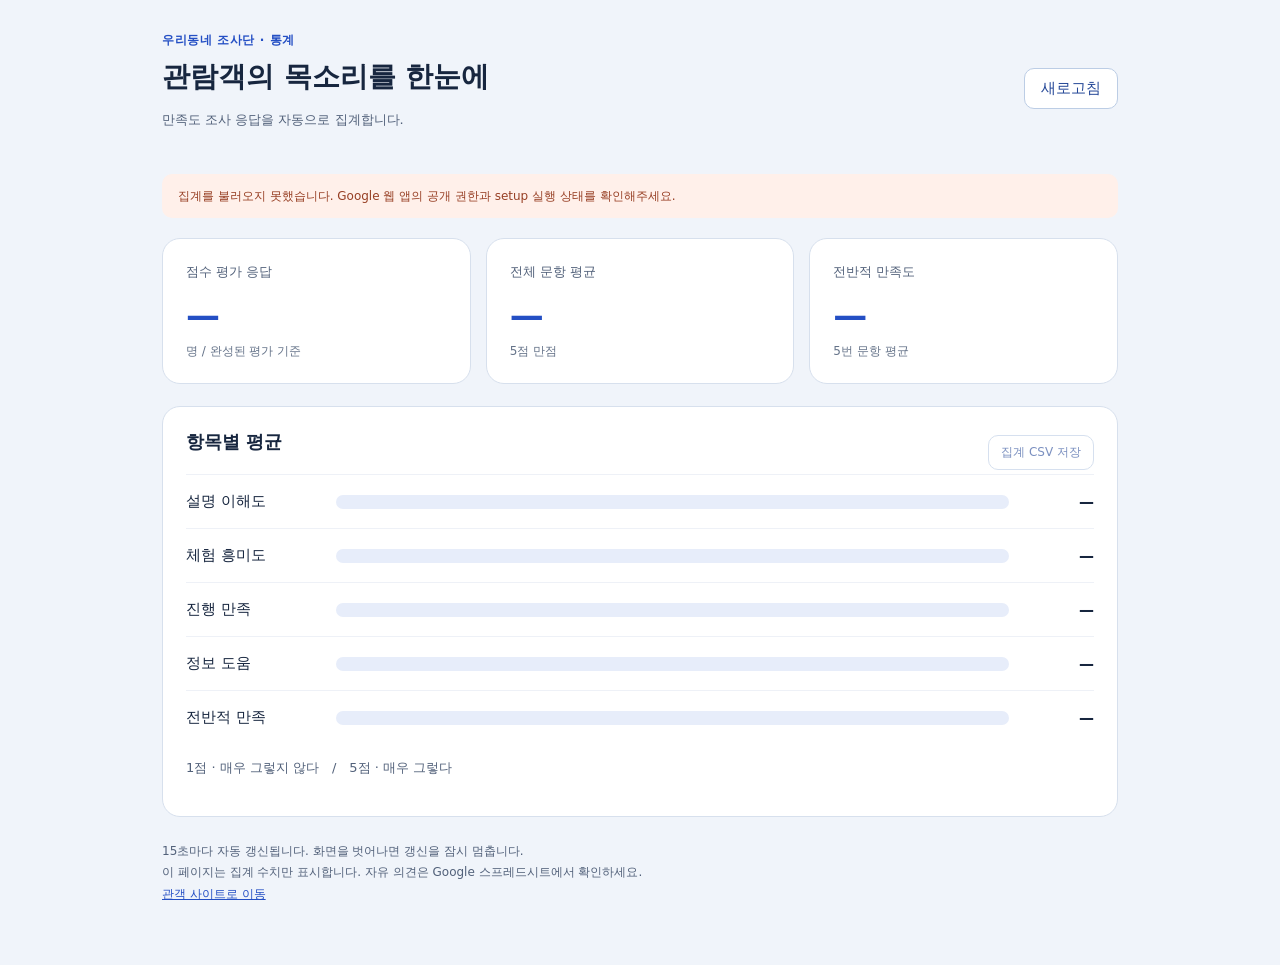
==== stats.html @ 35dbc2f4 "Add separate satisfaction statistics dashboard" ====
<!doctype html><html lang="ko"><head><meta charset="utf-8"><meta name="viewport" content="width=device-width,initial-scale=1"><title>우리동네 조사단 · 만족도 통계</title><style>
*{box-sizing:border-box}body{margin:0;background:#f0f4fa;color:#17263f;font:15px system-ui,-apple-system,sans-serif}.wrap{max-width:1000px;margin:auto;padding:32px 22px 60px}header{display:flex;justify-content:space-between;gap:20px;align-items:center;margin-bottom:30px}.eyebrow{color:#244fc4;font-size:12px;font-weight:700;letter-spacing:.05em}h1{font-size:28px;margin:9px 0}p{line-height:1.7;color:#52617a;font-size:13px}button,a{font:inherit}button{border:1px solid #bccde5;border-radius:10px;background:#fff;color:#244797;padding:10px 16px;cursor:pointer}button:disabled{opacity:.6;cursor:wait}.cards{display:grid;grid-template-columns:repeat(3,1fr);gap:15px}.card,.panel{background:#fff;border:1px solid #d7e0ed;border-radius:18px;padding:23px}.card span{font-size:13px;color:#52617a}.card strong{display:block;font-size:34px;color:#244fc4;margin-top:14px}.card small{font-size:12px;color:#657389;display:block;margin-top:8px}.panel{margin-top:22px}h2{font-size:18px;margin:0 0 20px}.row{display:grid;grid-template-columns:130px 1fr 65px;gap:20px;align-items:center;padding:17px 0;border-top:1px solid #eef1f7}.track{height:14px;background:#e7edfa;border-radius:20px;overflow:hidden}.fill{height:100%;background:#244fc4;border-radius:20px;transition:width .3s}.score{font-weight:700;text-align:right}.status{padding:12px 16px;border-radius:10px;background:#e5edfb;color:#36558c;line-height:1.7;font-size:12px;margin-bottom:20px}.status.error{background:#fff0ea;color:#973f24}.head-row{display:flex;align-items:center;justify-content:space-between;gap:12px}.head-row button{font-size:12px;padding:8px 12px}footer{margin-top:24px;color:#52617a;font-size:12px;line-height:1.8}a{color:#244fc4}.dist-row{display:grid;grid-template-columns:100px repeat(5,1fr);gap:8px;font-size:12px;padding:10px 0}.dist-row span{text-align:center;background:#edf3ff;border-radius:6px;padding:6px}.dist-row span:first-child{text-align:left;background:none}button:focus-visible,a:focus-visible{outline:3px solid #c88926;outline-offset:3px}@media(max-width:600px){.wrap{padding:24px 16px}h1{font-size:23px}header{align-items:flex-start;gap:10px}header button{font-size:12px;white-space:nowrap}.cards{gap:8px}.card{padding:16px 10px}.card strong{font-size:25px}.card span{font-size:11px}.panel{padding:20px 16px}.row{grid-template-columns:95px 1fr 53px;gap:10px;font-size:13px}.dist-row{grid-template-columns:80px repeat(5,1fr);gap:3px;font-size:10px}}@media(prefers-reduced-motion:reduce){.fill{transition:none}}
</style></head><body><main class="wrap"><header><div><div class="eyebrow">우리동네 조사단 · 통계</div><h1>관람객의 목소리를 한눈에</h1><p>만족도 조사 응답을 자동으로 집계합니다.</p></div><button id="refresh">새로고침</button></header><div id="status" class="status" role="status" aria-live="polite">집계를 불러오는 중입니다…</div><section class="cards" aria-label="요약"><div class="card"><span>점수 평가 응답</span><strong id="count">—</strong><small>명 / 완성된 평가 기준</small></div><div class="card"><span>전체 문항 평균</span><strong id="average">—</strong><small>5점 만점</small></div><div class="card"><span>전반적 만족도</span><strong id="satisfaction">—</strong><small>5번 문항 평균</small></div></section><section class="panel"><div class="head-row"><h2>항목별 평균</h2><button id="export" disabled>집계 CSV 저장</button></div><div id="chart"></div><p>1점 · 매우 그렇지 않다　/　5점 · 매우 그렇다</p></section><section class="panel" id="distribution" hidden><h2>점수별 응답 분포</h2><div id="distribution-chart"></div></section><footer>15초마다 자동 갱신됩니다. 화면을 벗어나면 갱신을 잠시 멈춥니다.<br>이 페이지는 집계 수치만 표시합니다. 자유 의견은 Google 스프레드시트에서 확인하세요.<br><a href="./index.html">관객 사이트로 이동</a></footer></main><script src="./assets/survey-config.js"></script><script src="./assets/stats.js"></script></body></html>
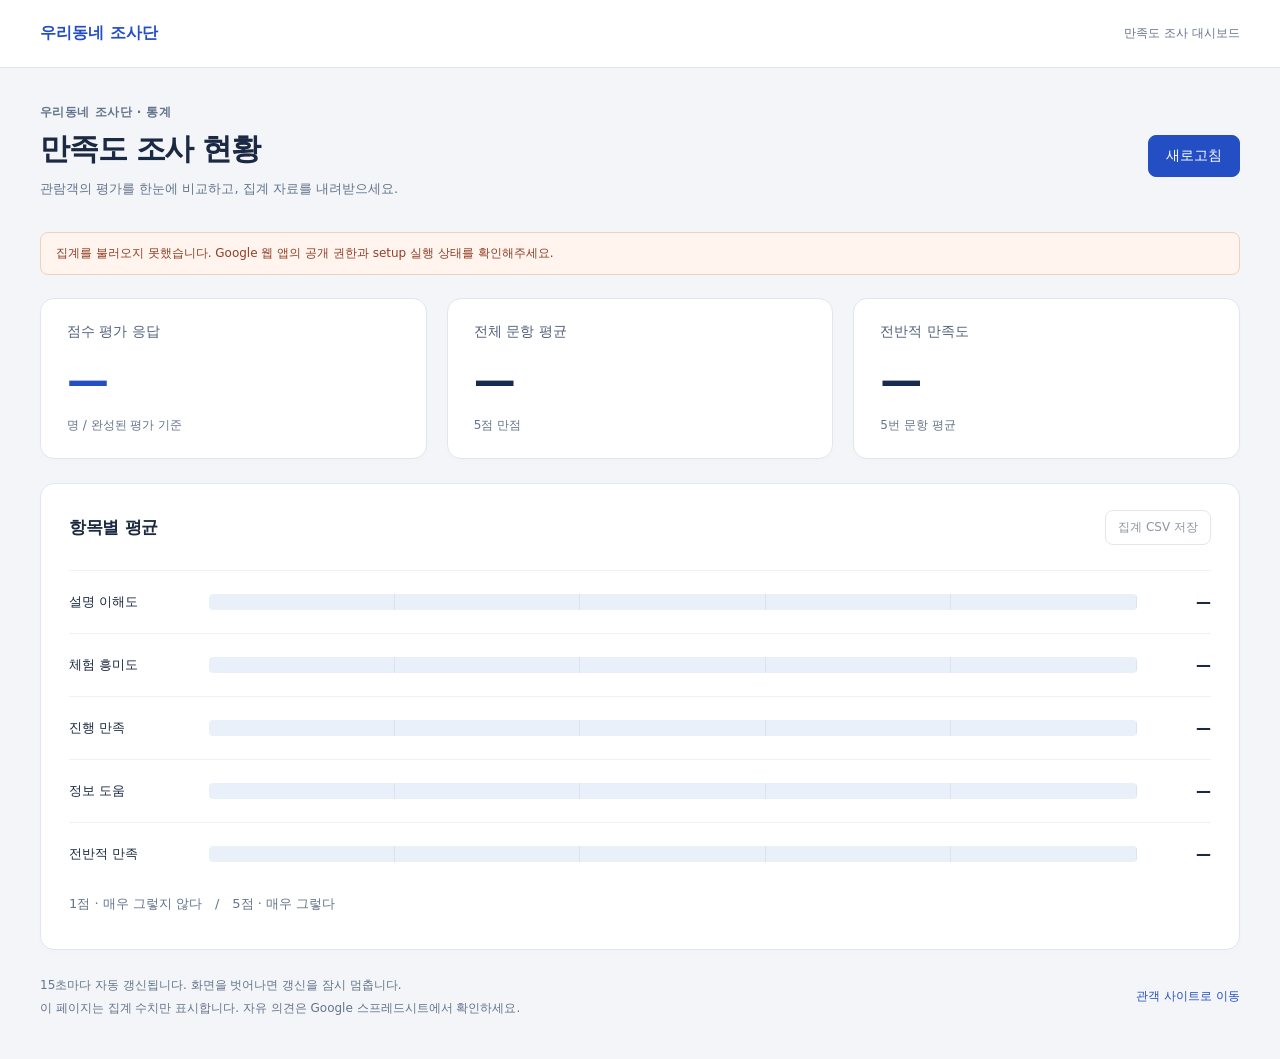
==== commit e735a02a: "Optimize statistics dashboard for desktop screens" ====
--- a/stats.html
+++ b/stats.html
@@ -1,3 +1,3 @@
 <!doctype html><html lang="ko"><head><meta charset="utf-8"><meta name="viewport" content="width=device-width,initial-scale=1"><title>우리동네 조사단 · 만족도 통계</title><style>
-*{box-sizing:border-box}body{margin:0;background:#f0f4fa;color:#17263f;font:15px system-ui,-apple-system,sans-serif}.wrap{max-width:1000px;margin:auto;padding:32px 22px 60px}header{display:flex;justify-content:space-between;gap:20px;align-items:center;margin-bottom:30px}.eyebrow{color:#244fc4;font-size:12px;font-weight:700;letter-spacing:.05em}h1{font-size:28px;margin:9px 0}p{line-height:1.7;color:#52617a;font-size:13px}button,a{font:inherit}button{border:1px solid #bccde5;border-radius:10px;background:#fff;color:#244797;padding:10px 16px;cursor:pointer}button:disabled{opacity:.6;cursor:wait}.cards{display:grid;grid-template-columns:repeat(3,1fr);gap:15px}.card,.panel{background:#fff;border:1px solid #d7e0ed;border-radius:18px;padding:23px}.card span{font-size:13px;color:#52617a}.card strong{display:block;font-size:34px;color:#244fc4;margin-top:14px}.card small{font-size:12px;color:#657389;display:block;margin-top:8px}.panel{margin-top:22px}h2{font-size:18px;margin:0 0 20px}.row{display:grid;grid-template-columns:130px 1fr 65px;gap:20px;align-items:center;padding:17px 0;border-top:1px solid #eef1f7}.track{height:14px;background:#e7edfa;border-radius:20px;overflow:hidden}.fill{height:100%;background:#244fc4;border-radius:20px;transition:width .3s}.score{font-weight:700;text-align:right}.status{padding:12px 16px;border-radius:10px;background:#e5edfb;color:#36558c;line-height:1.7;font-size:12px;margin-bottom:20px}.status.error{background:#fff0ea;color:#973f24}.head-row{display:flex;align-items:center;justify-content:space-between;gap:12px}.head-row button{font-size:12px;padding:8px 12px}footer{margin-top:24px;color:#52617a;font-size:12px;line-height:1.8}a{color:#244fc4}.dist-row{display:grid;grid-template-columns:100px repeat(5,1fr);gap:8px;font-size:12px;padding:10px 0}.dist-row span{text-align:center;background:#edf3ff;border-radius:6px;padding:6px}.dist-row span:first-child{text-align:left;background:none}button:focus-visible,a:focus-visible{outline:3px solid #c88926;outline-offset:3px}@media(max-width:600px){.wrap{padding:24px 16px}h1{font-size:23px}header{align-items:flex-start;gap:10px}header button{font-size:12px;white-space:nowrap}.cards{gap:8px}.card{padding:16px 10px}.card strong{font-size:25px}.card span{font-size:11px}.panel{padding:20px 16px}.row{grid-template-columns:95px 1fr 53px;gap:10px;font-size:13px}.dist-row{grid-template-columns:80px repeat(5,1fr);gap:3px;font-size:10px}}@media(prefers-reduced-motion:reduce){.fill{transition:none}}
-</style></head><body><main class="wrap"><header><div><div class="eyebrow">우리동네 조사단 · 통계</div><h1>관람객의 목소리를 한눈에</h1><p>만족도 조사 응답을 자동으로 집계합니다.</p></div><button id="refresh">새로고침</button></header><div id="status" class="status" role="status" aria-live="polite">집계를 불러오는 중입니다…</div><section class="cards" aria-label="요약"><div class="card"><span>점수 평가 응답</span><strong id="count">—</strong><small>명 / 완성된 평가 기준</small></div><div class="card"><span>전체 문항 평균</span><strong id="average">—</strong><small>5점 만점</small></div><div class="card"><span>전반적 만족도</span><strong id="satisfaction">—</strong><small>5번 문항 평균</small></div></section><section class="panel"><div class="head-row"><h2>항목별 평균</h2><button id="export" disabled>집계 CSV 저장</button></div><div id="chart"></div><p>1점 · 매우 그렇지 않다　/　5점 · 매우 그렇다</p></section><section class="panel" id="distribution" hidden><h2>점수별 응답 분포</h2><div id="distribution-chart"></div></section><footer>15초마다 자동 갱신됩니다. 화면을 벗어나면 갱신을 잠시 멈춥니다.<br>이 페이지는 집계 수치만 표시합니다. 자유 의견은 Google 스프레드시트에서 확인하세요.<br><a href="./index.html">관객 사이트로 이동</a></footer></main><script src="./assets/survey-config.js"></script><script src="./assets/stats.js"></script></body></html>
+*{box-sizing:border-box}body{margin:0;background:#f3f5f9;color:#1b2942;font:14px system-ui,-apple-system,sans-serif}.topbar{height:68px;background:#fff;border-bottom:1px solid #e0e6ef;display:flex;align-items:center;justify-content:space-between;padding:0 40px}.topbar strong{font-size:16px;color:#244fc4}.topbar span{font-size:12px;color:#64748b}.wrap{max-width:1480px;margin:auto;padding:36px 40px 40px}header{display:flex;justify-content:space-between;gap:24px;align-items:center;margin-bottom:24px}.eyebrow{color:#64748b;font-size:12px;font-weight:600;letter-spacing:.04em}h1{font-size:30px;letter-spacing:-.04em;margin:8px 0}p{line-height:1.7;color:#64748b;font-size:13px;margin:8px 0}button,a{font:inherit}button{border:1px solid #cbd5e1;border-radius:8px;background:#fff;color:#334155;padding:11px 17px;cursor:pointer;white-space:nowrap;transition:background .15s}button:hover{background:#edf3ff}button:disabled{opacity:.55;cursor:default}#refresh{background:#244fc4;color:#fff;border-color:#244fc4}#refresh:hover{background:#1d40a0}.cards{display:grid;grid-template-columns:repeat(3,minmax(0,1fr));gap:20px}.card,.panel{background:#fff;border:1px solid #e0e6ef;border-radius:14px;box-shadow:0 3px 10px #19325303}.card{padding:24px 26px}.card span{font-size:14px;color:#51617b}.card strong{display:block;font-size:42px;line-height:1.2;letter-spacing:-.025em;color:#172b50;margin-top:15px;font-variant-numeric:tabular-nums}.card:first-child strong{color:#244fc4}.card small{font-size:12px;color:#64748b;display:block;margin-top:10px}.dashboard-panels{display:grid;grid-template-columns:minmax(0,1.15fr) minmax(0,1fr);gap:22px;margin-top:24px;align-items:start}.dashboard-panels:has(#distribution[hidden]){grid-template-columns:1fr}.panel{min-width:0;padding:26px 28px;margin:0}h2{font-size:17px;margin:0;letter-spacing:-.02em}.head-row{display:flex;align-items:center;justify-content:space-between;gap:12px;margin-bottom:25px}.head-row button{font-size:12px;padding:8px 12px}.panel-description{margin:10px 0 26px;font-size:12px}.row{display:grid;grid-template-columns:120px minmax(0,1fr) 54px;gap:20px;align-items:center;padding:22px 0;border-top:1px solid #eef2f7;font-size:13px}.track{height:16px;background:repeating-linear-gradient(to right,#eaf0fa 0,#eaf0fa calc(20% - 1px),#d9e3f2 calc(20% - 1px),#d9e3f2 20%);border-radius:4px;overflow:hidden}.fill{height:100%;background:#3866d9;border-radius:4px;transition:width .3s}.score{font-size:15px;font-weight:700;text-align:right;font-variant-numeric:tabular-nums}.status{padding:11px 15px;border-radius:8px;background:#eaf0fc;color:#41608f;line-height:1.6;font-size:12px;margin-bottom:23px;border:1px solid #dce6f8}.status.error{background:#fff4ee;border-color:#f0d0ba;color:#923f25}footer{margin-top:24px;color:#64748b;font-size:12px;line-height:1.9;display:flex;justify-content:space-between;gap:20px;align-items:center}a{color:#244fc4;text-decoration:none}a:hover{text-decoration:underline}.dist-row{display:grid;grid-template-columns:110px repeat(5,minmax(0,1fr));gap:8px;font-size:12px;padding:20px 0;border-top:1px solid #edf1f7;align-items:center}.dist-row span{text-align:center;border-radius:5px;padding:7px 3px;font-variant-numeric:tabular-nums}.dist-row:not(:first-child) span:not(:first-child){background:#edf3ff;color:#294e97;font-weight:600}.dist-row span:first-child{text-align:left}.dist-row:first-child{color:#64748b;font-size:11px;font-weight:600}.dist-row:first-child span{padding:4px 0}button:focus-visible,a:focus-visible{outline:3px solid #c88926;outline-offset:3px}[hidden]{display:none!important}@media(min-width:1700px){.wrap{padding-top:44px}.card{padding:30px}.panel{padding:32px}.row{padding:26px 0}.dist-row{padding:24px 0}}@media(max-width:1100px){.dashboard-panels{grid-template-columns:1fr}.wrap{padding:28px 28px}.topbar{padding:0 28px}}@media(max-width:600px){.topbar{padding:0 16px}.topbar span{display:none}.wrap{padding:24px 16px}.cards{gap:8px}.card{padding:16px 10px}.card strong{font-size:28px}.card span{font-size:11px}h1{font-size:24px}.panel{padding:20px 16px}.row{grid-template-columns:90px minmax(0,1fr) 45px;gap:10px}.dist-row{grid-template-columns:85px repeat(5,minmax(0,1fr));gap:3px;font-size:11px}footer{display:block}}@media(prefers-reduced-motion:reduce){.fill{transition:none}}
+</style></head><body><nav class="topbar" aria-label="통계 페이지 안내"><strong>우리동네 조사단</strong><span>만족도 조사 대시보드</span></nav><main class="wrap"><header><div><div class="eyebrow">우리동네 조사단 · 통계</div><h1>만족도 조사 현황</h1><p>관람객의 평가를 한눈에 비교하고, 집계 자료를 내려받으세요.</p></div><button id="refresh">새로고침</button></header><div id="status" class="status" role="status" aria-live="polite">집계를 불러오는 중입니다…</div><section class="cards" aria-label="요약"><div class="card"><span>점수 평가 응답</span><strong id="count">—</strong><small>명 / 완성된 평가 기준</small></div><div class="card"><span>전체 문항 평균</span><strong id="average">—</strong><small>5점 만점</small></div><div class="card"><span>전반적 만족도</span><strong id="satisfaction">—</strong><small>5번 문항 평균</small></div></section><div class="dashboard-panels"><section class="panel"><div class="head-row"><h2>항목별 평균</h2><button id="export" disabled>집계 CSV 저장</button></div><div id="chart"></div><p>1점 · 매우 그렇지 않다　/　5점 · 매우 그렇다</p></section><section class="panel" id="distribution" hidden><h2>점수별 응답 분포</h2><p class="panel-description">문항마다 각 점수를 선택한 응답 수입니다.</p><div id="distribution-chart"></div></section></div><footer><div>15초마다 자동 갱신됩니다. 화면을 벗어나면 갱신을 잠시 멈춥니다.<br>이 페이지는 집계 수치만 표시합니다. 자유 의견은 Google 스프레드시트에서 확인하세요.</div><a href="./index.html">관객 사이트로 이동</a></footer></main><script src="./assets/survey-config.js"></script><script src="./assets/stats.js"></script></body></html>
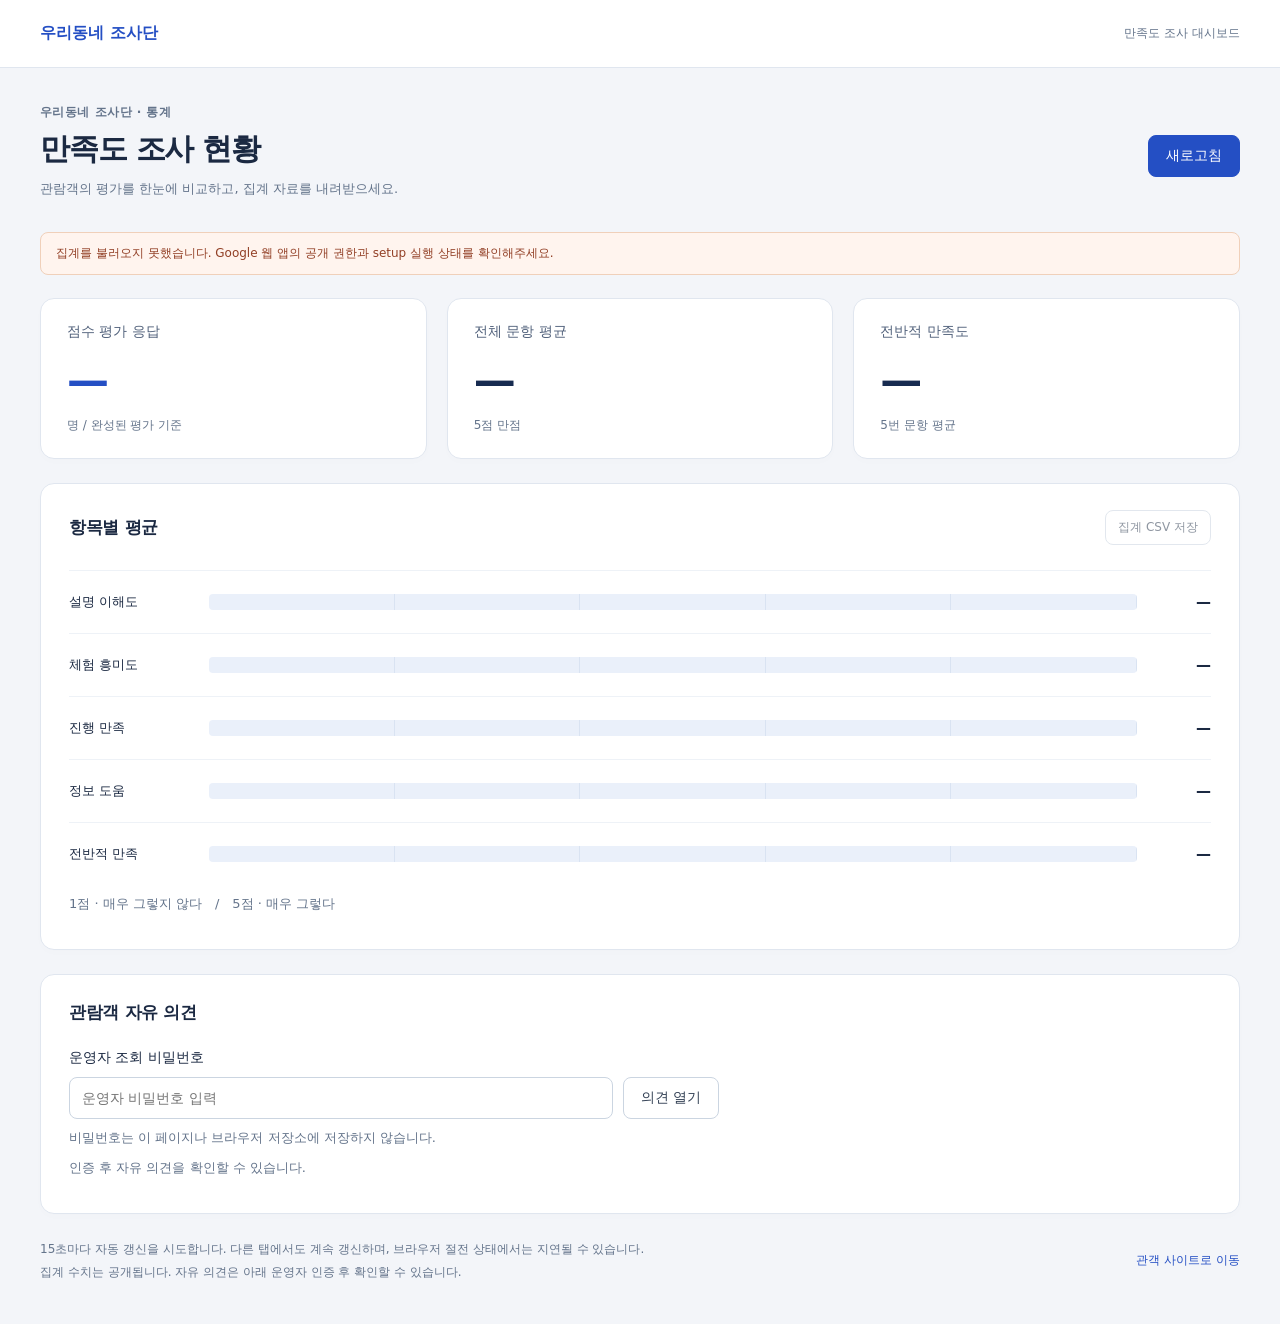
==== commit 3a809a60: "Keep statistics polling active and add protected comment viewer" ====
--- a/stats.html
+++ b/stats.html
@@ -1,3 +1,5 @@
 <!doctype html><html lang="ko"><head><meta charset="utf-8"><meta name="viewport" content="width=device-width,initial-scale=1"><title>우리동네 조사단 · 만족도 통계</title><style>
 *{box-sizing:border-box}body{margin:0;background:#f3f5f9;color:#1b2942;font:14px system-ui,-apple-system,sans-serif}.topbar{height:68px;background:#fff;border-bottom:1px solid #e0e6ef;display:flex;align-items:center;justify-content:space-between;padding:0 40px}.topbar strong{font-size:16px;color:#244fc4}.topbar span{font-size:12px;color:#64748b}.wrap{max-width:1480px;margin:auto;padding:36px 40px 40px}header{display:flex;justify-content:space-between;gap:24px;align-items:center;margin-bottom:24px}.eyebrow{color:#64748b;font-size:12px;font-weight:600;letter-spacing:.04em}h1{font-size:30px;letter-spacing:-.04em;margin:8px 0}p{line-height:1.7;color:#64748b;font-size:13px;margin:8px 0}button,a{font:inherit}button{border:1px solid #cbd5e1;border-radius:8px;background:#fff;color:#334155;padding:11px 17px;cursor:pointer;white-space:nowrap;transition:background .15s}button:hover{background:#edf3ff}button:disabled{opacity:.55;cursor:default}#refresh{background:#244fc4;color:#fff;border-color:#244fc4}#refresh:hover{background:#1d40a0}.cards{display:grid;grid-template-columns:repeat(3,minmax(0,1fr));gap:20px}.card,.panel{background:#fff;border:1px solid #e0e6ef;border-radius:14px;box-shadow:0 3px 10px #19325303}.card{padding:24px 26px}.card span{font-size:14px;color:#51617b}.card strong{display:block;font-size:42px;line-height:1.2;letter-spacing:-.025em;color:#172b50;margin-top:15px;font-variant-numeric:tabular-nums}.card:first-child strong{color:#244fc4}.card small{font-size:12px;color:#64748b;display:block;margin-top:10px}.dashboard-panels{display:grid;grid-template-columns:minmax(0,1.15fr) minmax(0,1fr);gap:22px;margin-top:24px;align-items:start}.dashboard-panels:has(#distribution[hidden]){grid-template-columns:1fr}.panel{min-width:0;padding:26px 28px;margin:0}h2{font-size:17px;margin:0;letter-spacing:-.02em}.head-row{display:flex;align-items:center;justify-content:space-between;gap:12px;margin-bottom:25px}.head-row button{font-size:12px;padding:8px 12px}.panel-description{margin:10px 0 26px;font-size:12px}.row{display:grid;grid-template-columns:120px minmax(0,1fr) 54px;gap:20px;align-items:center;padding:22px 0;border-top:1px solid #eef2f7;font-size:13px}.track{height:16px;background:repeating-linear-gradient(to right,#eaf0fa 0,#eaf0fa calc(20% - 1px),#d9e3f2 calc(20% - 1px),#d9e3f2 20%);border-radius:4px;overflow:hidden}.fill{height:100%;background:#3866d9;border-radius:4px;transition:width .3s}.score{font-size:15px;font-weight:700;text-align:right;font-variant-numeric:tabular-nums}.status{padding:11px 15px;border-radius:8px;background:#eaf0fc;color:#41608f;line-height:1.6;font-size:12px;margin-bottom:23px;border:1px solid #dce6f8}.status.error{background:#fff4ee;border-color:#f0d0ba;color:#923f25}footer{margin-top:24px;color:#64748b;font-size:12px;line-height:1.9;display:flex;justify-content:space-between;gap:20px;align-items:center}a{color:#244fc4;text-decoration:none}a:hover{text-decoration:underline}.dist-row{display:grid;grid-template-columns:110px repeat(5,minmax(0,1fr));gap:8px;font-size:12px;padding:20px 0;border-top:1px solid #edf1f7;align-items:center}.dist-row span{text-align:center;border-radius:5px;padding:7px 3px;font-variant-numeric:tabular-nums}.dist-row:not(:first-child) span:not(:first-child){background:#edf3ff;color:#294e97;font-weight:600}.dist-row span:first-child{text-align:left}.dist-row:first-child{color:#64748b;font-size:11px;font-weight:600}.dist-row:first-child span{padding:4px 0}button:focus-visible,a:focus-visible{outline:3px solid #c88926;outline-offset:3px}[hidden]{display:none!important}@media(min-width:1700px){.wrap{padding-top:44px}.card{padding:30px}.panel{padding:32px}.row{padding:26px 0}.dist-row{padding:24px 0}}@media(max-width:1100px){.dashboard-panels{grid-template-columns:1fr}.wrap{padding:28px 28px}.topbar{padding:0 28px}}@media(max-width:600px){.topbar{padding:0 16px}.topbar span{display:none}.wrap{padding:24px 16px}.cards{gap:8px}.card{padding:16px 10px}.card strong{font-size:28px}.card span{font-size:11px}h1{font-size:24px}.panel{padding:20px 16px}.row{grid-template-columns:90px minmax(0,1fr) 45px;gap:10px}.dist-row{grid-template-columns:85px repeat(5,minmax(0,1fr));gap:3px;font-size:11px}footer{display:block}}@media(prefers-reduced-motion:reduce){.fill{transition:none}}
-</style></head><body><nav class="topbar" aria-label="통계 페이지 안내"><strong>우리동네 조사단</strong><span>만족도 조사 대시보드</span></nav><main class="wrap"><header><div><div class="eyebrow">우리동네 조사단 · 통계</div><h1>만족도 조사 현황</h1><p>관람객의 평가를 한눈에 비교하고, 집계 자료를 내려받으세요.</p></div><button id="refresh">새로고침</button></header><div id="status" class="status" role="status" aria-live="polite">집계를 불러오는 중입니다…</div><section class="cards" aria-label="요약"><div class="card"><span>점수 평가 응답</span><strong id="count">—</strong><small>명 / 완성된 평가 기준</small></div><div class="card"><span>전체 문항 평균</span><strong id="average">—</strong><small>5점 만점</small></div><div class="card"><span>전반적 만족도</span><strong id="satisfaction">—</strong><small>5번 문항 평균</small></div></section><div class="dashboard-panels"><section class="panel"><div class="head-row"><h2>항목별 평균</h2><button id="export" disabled>집계 CSV 저장</button></div><div id="chart"></div><p>1점 · 매우 그렇지 않다　/　5점 · 매우 그렇다</p></section><section class="panel" id="distribution" hidden><h2>점수별 응답 분포</h2><p class="panel-description">문항마다 각 점수를 선택한 응답 수입니다.</p><div id="distribution-chart"></div></section></div><footer><div>15초마다 자동 갱신됩니다. 화면을 벗어나면 갱신을 잠시 멈춥니다.<br>이 페이지는 집계 수치만 표시합니다. 자유 의견은 Google 스프레드시트에서 확인하세요.</div><a href="./index.html">관객 사이트로 이동</a></footer></main><script src="./assets/survey-config.js"></script><script src="./assets/stats.js"></script></body></html>
+
+.comments-panel{margin-top:24px}.login-row{display:flex;gap:10px;margin-top:10px;max-width:650px}.login-row input{flex:1;min-width:0;border:1px solid #cbd5e1;border-radius:8px;padding:12px;font:inherit}.comment-entry{padding:20px 0;border-top:1px solid #e0e6ef}.comment-entry time{font-size:12px;color:#64748b}.comment-entry p{color:#24354e;font-size:14px;white-space:pre-wrap;overflow-wrap:anywhere}.comment-entry small{color:#64748b}#comments-pagination{display:flex;align-items:center;justify-content:center;gap:18px;margin-top:18px}@media(max-width:600px){.login-row{flex-direction:column}}
+</style></head><body><nav class="topbar" aria-label="통계 페이지 안내"><strong>우리동네 조사단</strong><span>만족도 조사 대시보드</span></nav><main class="wrap"><header><div><div class="eyebrow">우리동네 조사단 · 통계</div><h1>만족도 조사 현황</h1><p>관람객의 평가를 한눈에 비교하고, 집계 자료를 내려받으세요.</p></div><button id="refresh">새로고침</button></header><div id="status" class="status" role="status" aria-live="polite">집계를 불러오는 중입니다…</div><section class="cards" aria-label="요약"><div class="card"><span>점수 평가 응답</span><strong id="count">—</strong><small>명 / 완성된 평가 기준</small></div><div class="card"><span>전체 문항 평균</span><strong id="average">—</strong><small>5점 만점</small></div><div class="card"><span>전반적 만족도</span><strong id="satisfaction">—</strong><small>5번 문항 평균</small></div></section><div class="dashboard-panels"><section class="panel"><div class="head-row"><h2>항목별 평균</h2><button id="export" disabled>집계 CSV 저장</button></div><div id="chart"></div><p>1점 · 매우 그렇지 않다　/　5점 · 매우 그렇다</p></section><section class="panel" id="distribution" hidden><h2>점수별 응답 분포</h2><p class="panel-description">문항마다 각 점수를 선택한 응답 수입니다.</p><div id="distribution-chart"></div></section></div><section class="panel comments-panel" aria-labelledby="comments-title"><div class="head-row"><h2 id="comments-title">관람객 자유 의견</h2><button id="comments-logout" hidden>의견 잠그기</button></div><form id="comments-login"><label for="admin-password">운영자 조회 비밀번호</label><div class="login-row"><input id="admin-password" type="password" autocomplete="off" required minlength="32" placeholder="운영자 비밀번호 입력"><button type="submit">의견 열기</button></div><p>비밀번호는 이 페이지나 브라우저 저장소에 저장하지 않습니다.</p></form><p id="comments-status" role="status" aria-live="polite">인증 후 자유 의견을 확인할 수 있습니다.</p><div id="comments-list"></div><div id="comments-pagination" hidden><button id="comments-prev">이전</button><span id="comments-page"></span><button id="comments-next">다음</button></div></section><footer><div>15초마다 자동 갱신을 시도합니다. 다른 탭에서도 계속 갱신하며, 브라우저 절전 상태에서는 지연될 수 있습니다.<br>집계 수치는 공개됩니다. 자유 의견은 아래 운영자 인증 후 확인할 수 있습니다.</div><a href="./index.html">관객 사이트로 이동</a></footer></main><script src="./assets/survey-config.js"></script><script src="./assets/stats.js"></script><script src="./assets/stats-comments.js"></script></body></html>
